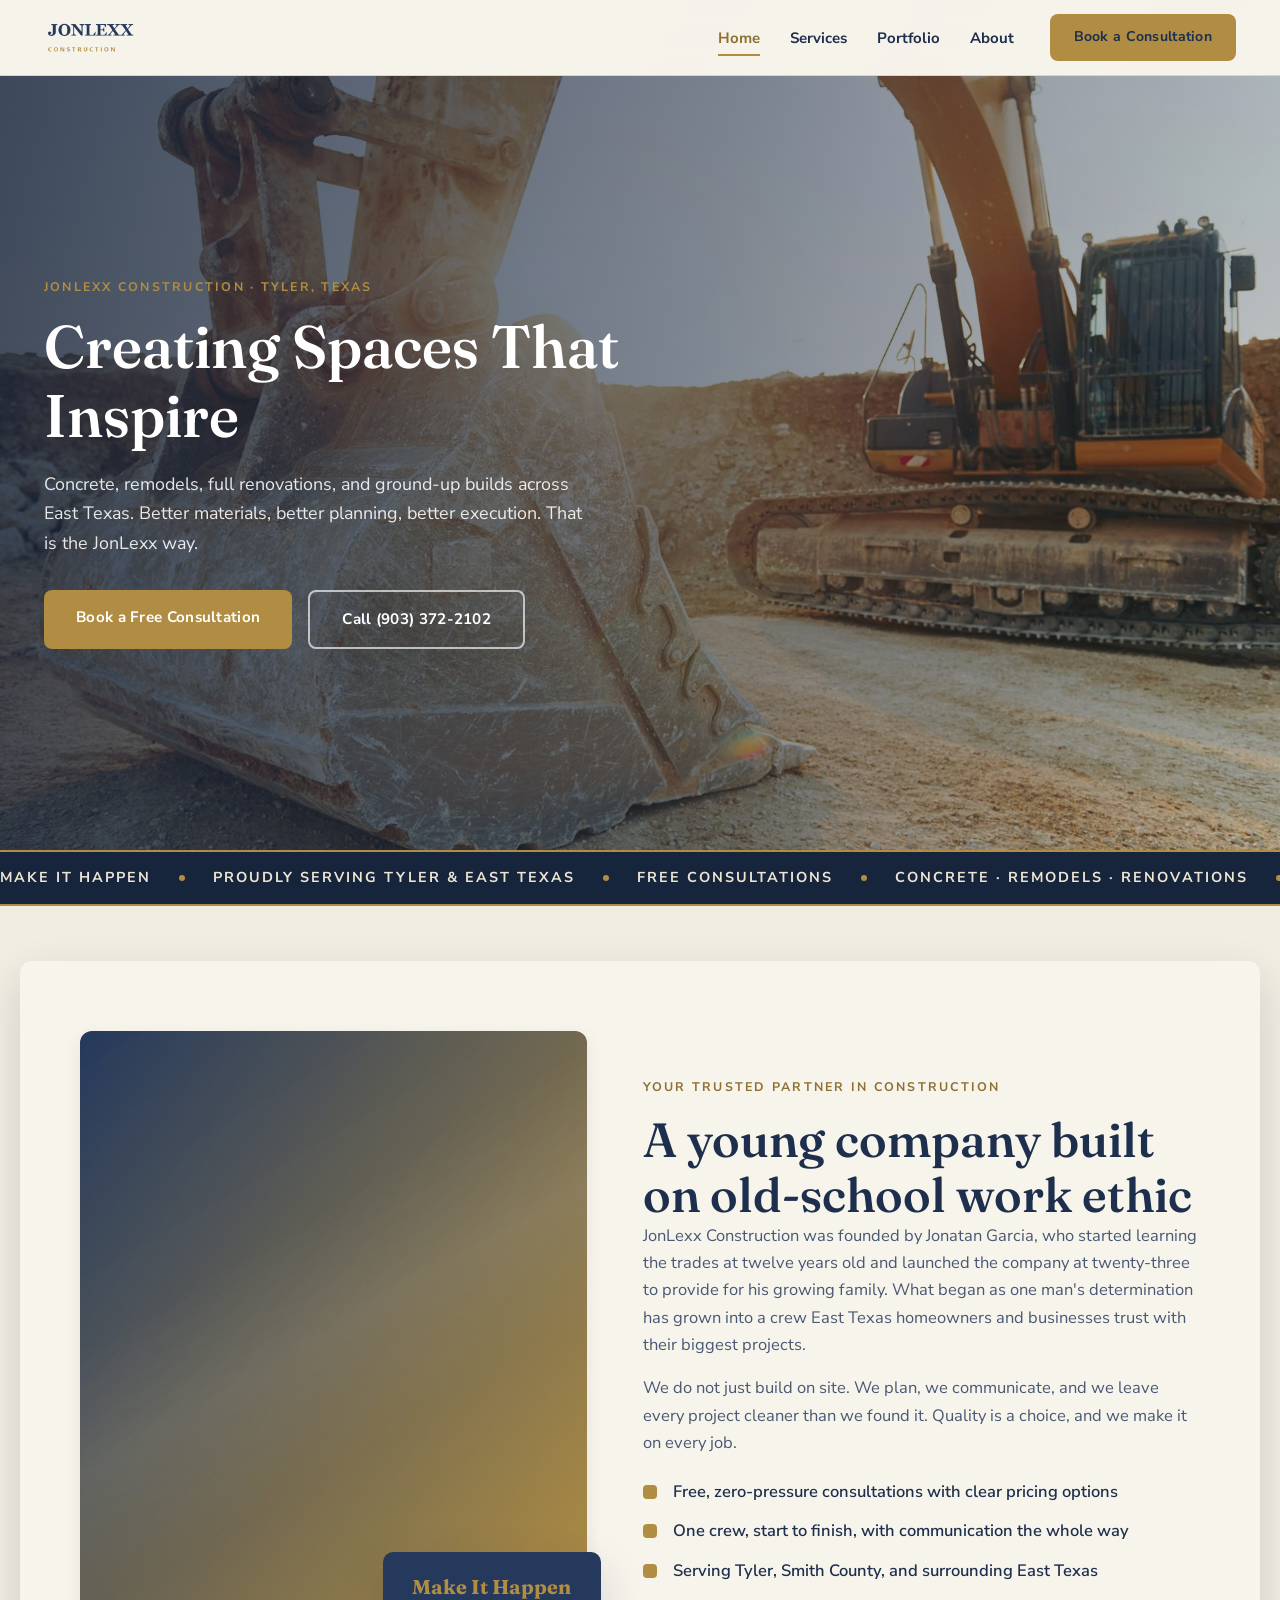
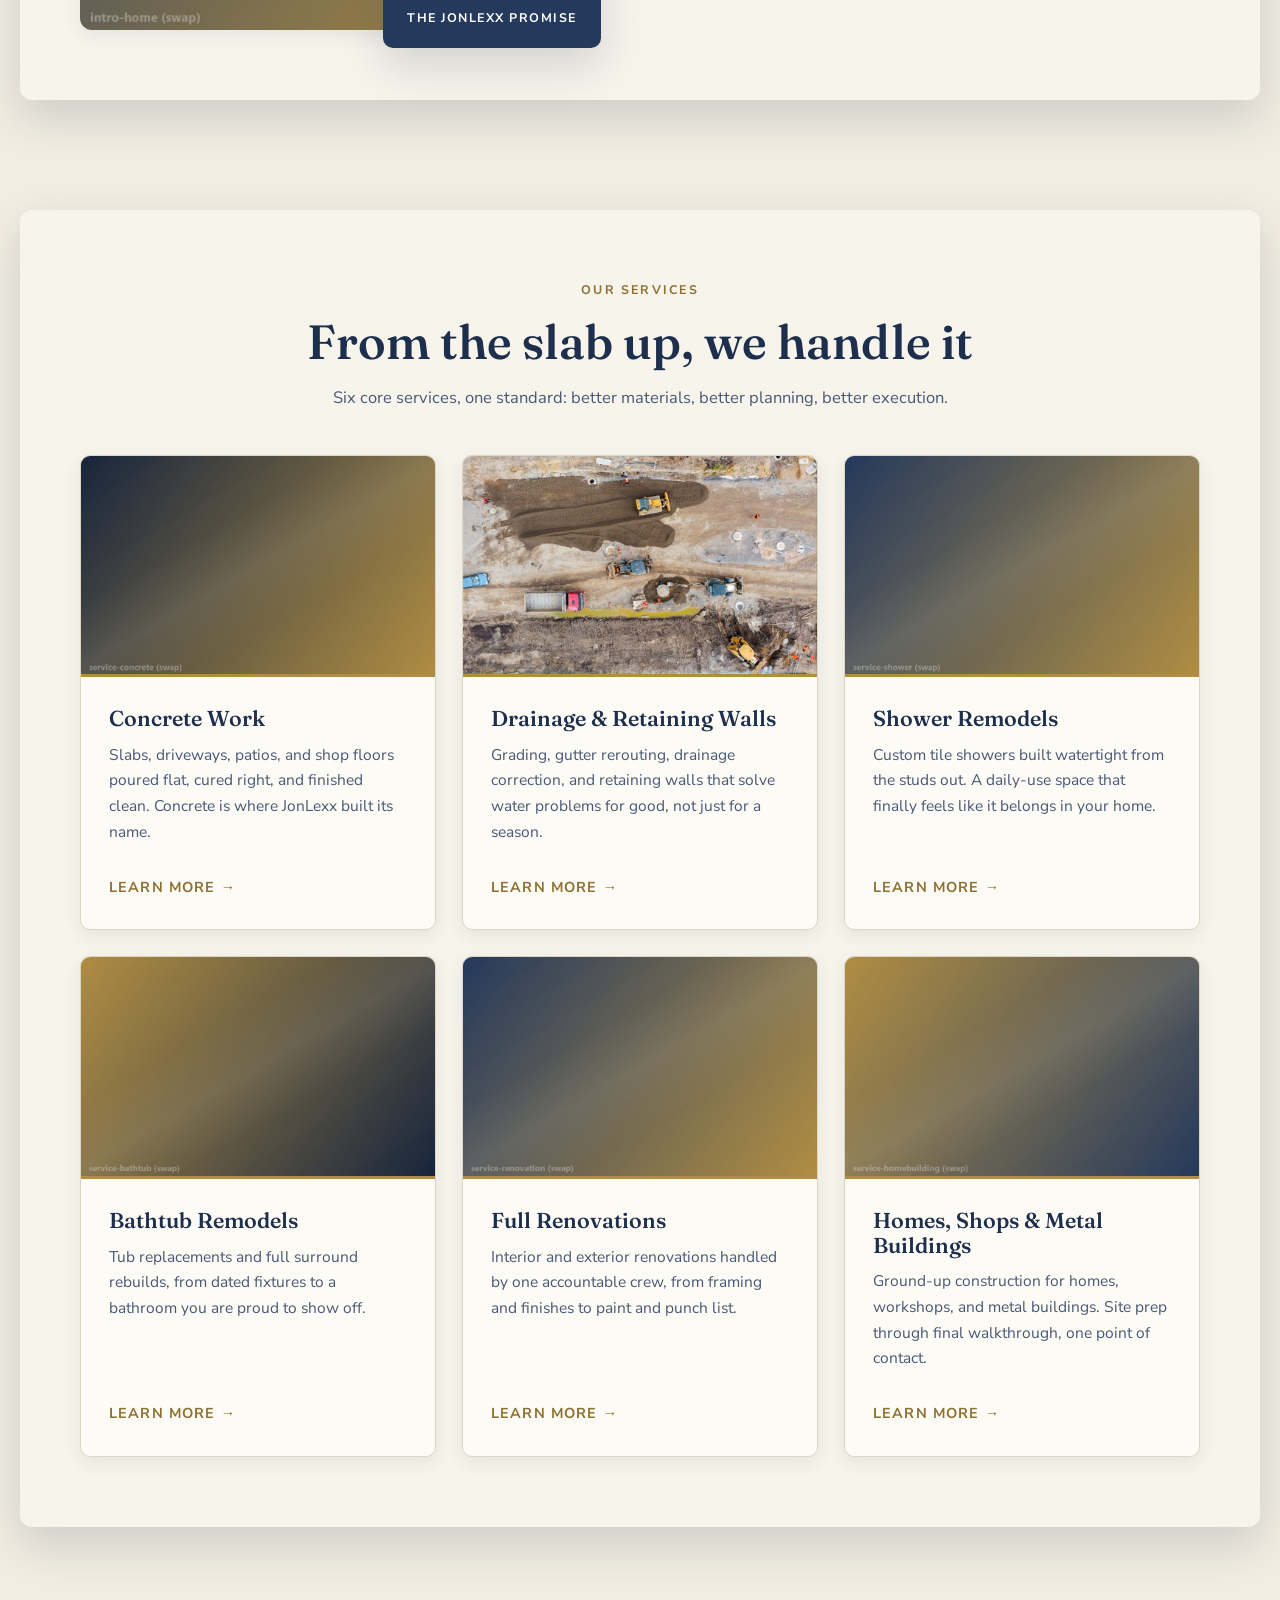
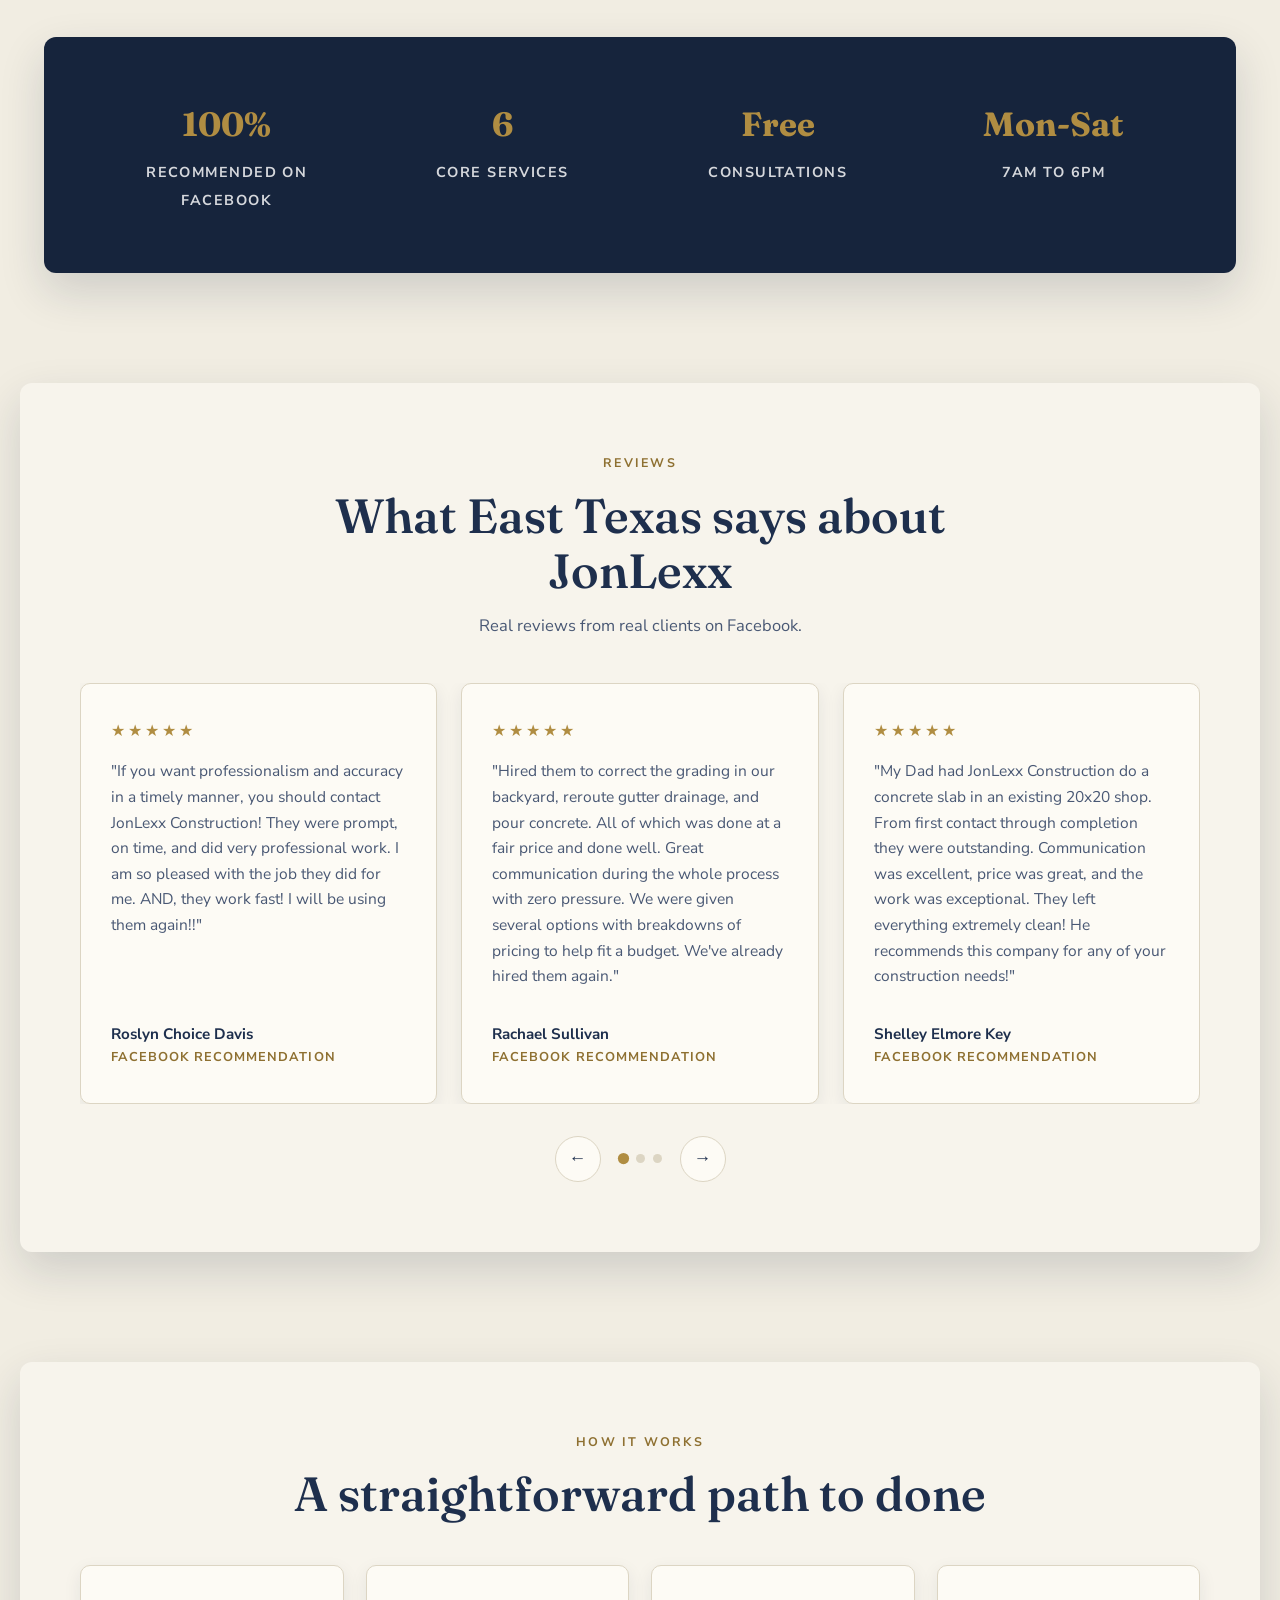
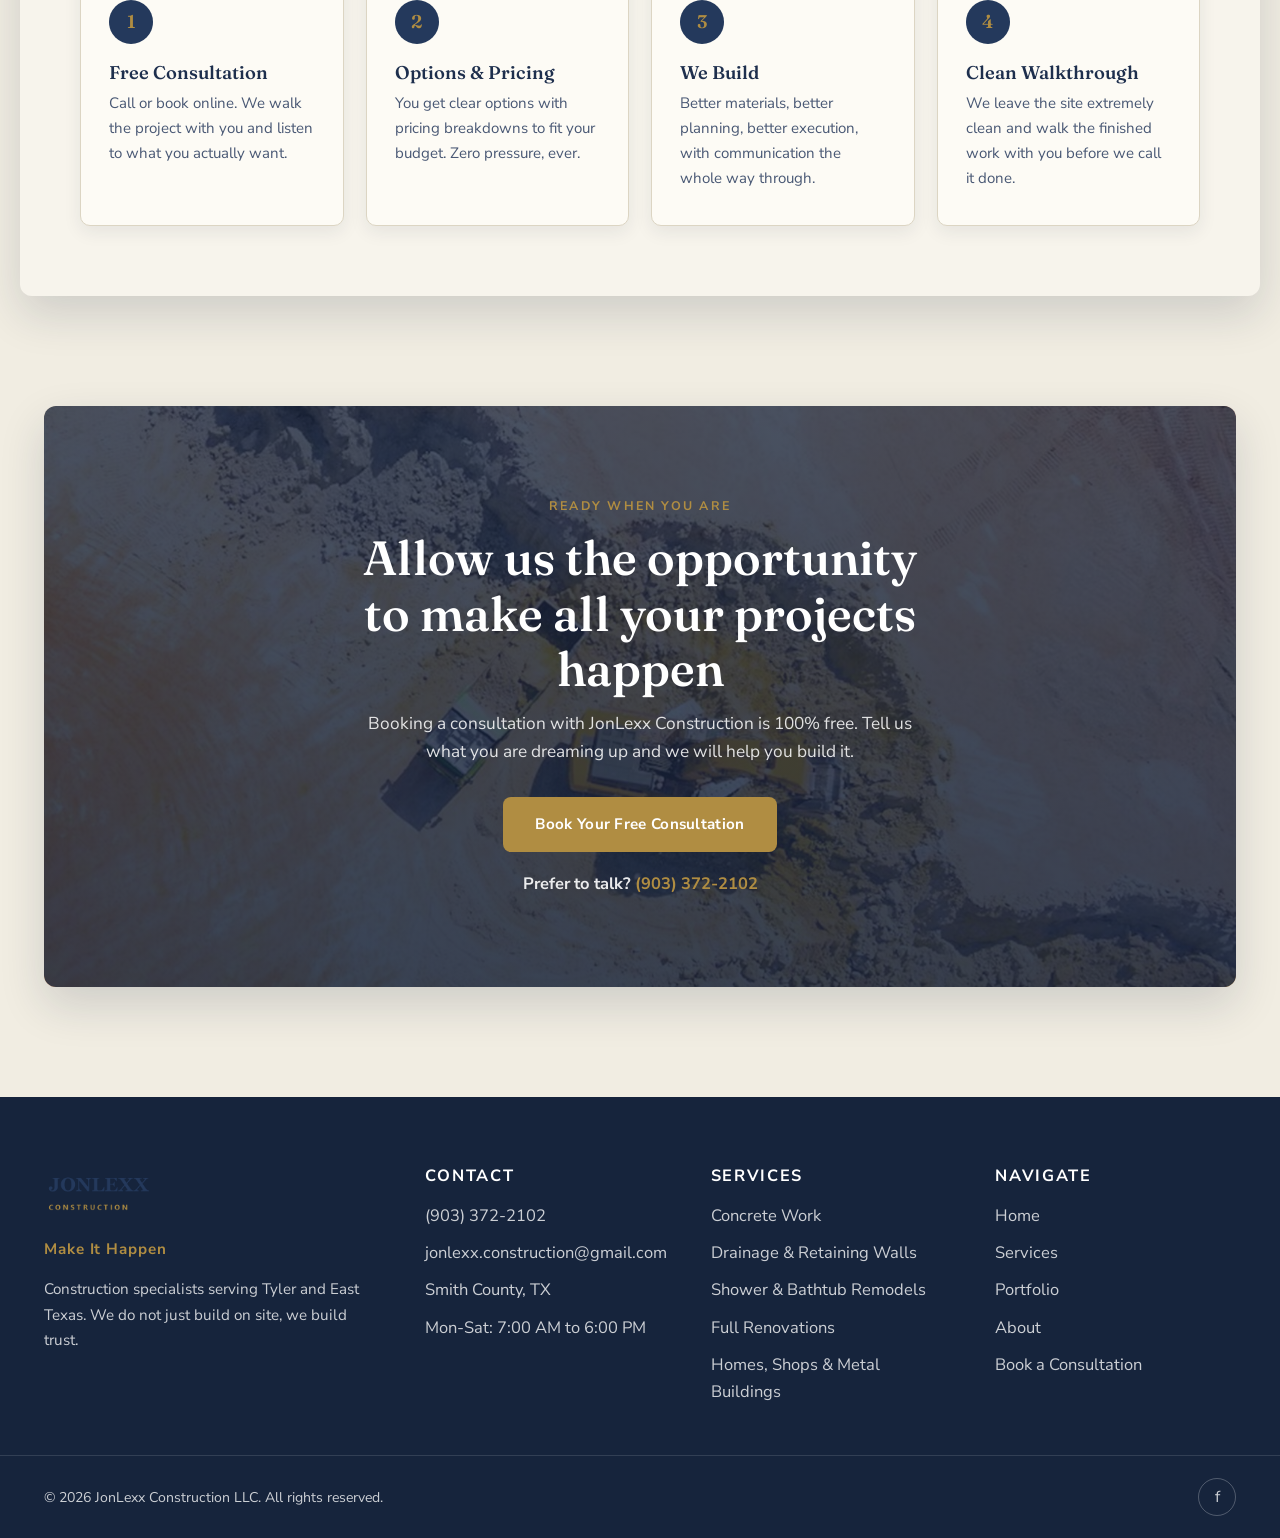
==== index.html @ e3075c5b "JonLexx Construction demo site: 6-page OTM build, navy and gold light variant" ====
<!DOCTYPE html>
<html lang="en">
<head>
  <meta charset="UTF-8">
  <meta name="viewport" content="width=device-width, initial-scale=1.0">
  <title>JonLexx Construction | Construction Specialists in Tyler, TX</title>
  <meta name="description" content="JonLexx Construction builds, remodels, and renovates across Tyler and East Texas. Concrete work, shower and bathtub remodels, drainage, full renovations, and home building. Free consultations.">
  <meta property="og:title" content="JonLexx Construction | Creating Spaces That Inspire">
  <meta property="og:description" content="Construction specialists serving Tyler and East Texas. Concrete, remodels, renovations, and home building. Make it happen with JonLexx.">
  <meta property="og:image" content="assets/og-image.jpg">
  <meta property="og:type" content="website">
  <link rel="icon" type="image/png" href="assets/favicon.png">
  <link rel="preconnect" href="https://fonts.googleapis.com">
  <link rel="preconnect" href="https://fonts.gstatic.com" crossorigin>
  <link href="https://fonts.googleapis.com/css2?family=Fraunces:opsz,wght@9..144,400..600&family=Nunito+Sans:wght@400;600;700&display=swap" rel="stylesheet">
  <link rel="stylesheet" href="styles.css">
  <script type="application/ld+json">
  {
    "@context": "https://schema.org",
    "@type": "GeneralContractor",
    "name": "JonLexx Construction LLC",
    "telephone": "(903) 372-2102",
    "email": "jonlexx.construction@gmail.com",
    "url": "https://jonlexxconstruction.com",
    "slogan": "Make It Happen",
    "areaServed": ["Tyler TX", "Smith County TX", "East Texas"],
    "founder": { "@type": "Person", "name": "Jonatan Garcia" },
    "openingHours": ["Mo-Sa 07:00-18:00"]
  }
  </script>
</head>
<body data-page="home">

  <header class="nav">
    <div class="nav-inner">
      <a class="nav-brand" href="index.html">
        <img src="assets/logo.png" alt="JonLexx Construction logo">
      </a>
      <button class="nav-toggle" aria-label="Toggle menu" aria-expanded="false">
        <span></span><span></span><span></span>
      </button>
      <ul class="nav-links">
        <li><a href="index.html" data-nav="home">Home</a></li>
        <li><a href="services.html" data-nav="services">Services</a></li>
        <li><a href="portfolio.html" data-nav="portfolio">Portfolio</a></li>
        <li><a href="about.html" data-nav="about">About</a></li>
        <li class="nav-cta"><a class="btn btn-gold" href="book.html">Book a Consultation</a></li>
      </ul>
    </div>
  </header>

  <section class="hero hero-home">
    <div class="hero-inner">
      <div class="hero-content">
        <span class="eyebrow">JonLexx Construction &middot; Tyler, Texas</span>
        <h1>Creating Spaces That Inspire</h1>
        <p>Concrete, remodels, full renovations, and ground-up builds across East Texas. Better materials, better planning, better execution. That is the JonLexx way.</p>
        <div class="hero-actions">
          <a class="btn btn-gold" href="book.html">Book a Free Consultation</a>
          <a class="btn btn-ghost" href="tel:9033722102">Call (903) 372-2102</a>
        </div>
      </div>
    </div>
  </section>

  <div class="marquee" aria-hidden="true">
    <div class="marquee-track">
      <span>Make It Happen</span>
      <span>Proudly Serving Tyler &amp; East Texas</span>
      <span>Free Consultations</span>
      <span>Concrete &middot; Remodels &middot; Renovations</span>
      <span>100% Recommended on Facebook</span>
      <span>Quality Is a Choice</span>
      <span>Make It Happen</span>
      <span>Proudly Serving Tyler &amp; East Texas</span>
      <span>Free Consultations</span>
      <span>Concrete &middot; Remodels &middot; Renovations</span>
      <span>100% Recommended on Facebook</span>
      <span>Quality Is a Choice</span>
    </div>
  </div>

  <section class="section">
    <div class="container card">
      <div class="intro-grid">
        <div class="intro-media">
          <img src="assets/intro-home.jpg" alt="JonLexx Construction crew at work on an East Texas project">
          <div class="intro-badge">
            <strong>Make It Happen</strong>
            <small>The JonLexx Promise</small>
          </div>
        </div>
        <div>
          <span class="eyebrow">Your Trusted Partner in Construction</span>
          <h2>A young company built on old-school work ethic</h2>
          <p>JonLexx Construction was founded by Jonatan Garcia, who started learning the trades at twelve years old and launched the company at twenty-three to provide for his growing family. What began as one man's determination has grown into a crew East Texas homeowners and businesses trust with their biggest projects.</p>
          <p>We do not just build on site. We plan, we communicate, and we leave every project cleaner than we found it. Quality is a choice, and we make it on every job.</p>
          <ul class="intro-points">
            <li>Free, zero-pressure consultations with clear pricing options</li>
            <li>One crew, start to finish, with communication the whole way</li>
            <li>Serving Tyler, Smith County, and surrounding East Texas</li>
          </ul>
        </div>
      </div>
    </div>
  </section>

  <section class="section">
    <div class="container card">
      <div class="section-head centered">
        <span class="eyebrow">Our Services</span>
        <h2>From the slab up, we handle it</h2>
        <p>Six core services, one standard: better materials, better planning, better execution.</p>
      </div>
      <div class="services-grid">
        <article class="service-card">
          <img src="assets/service-concrete.jpg" alt="Concrete work">
          <div class="card-body">
            <h3>Concrete Work</h3>
            <p>Slabs, driveways, patios, and shop floors poured flat, cured right, and finished clean. Concrete is where JonLexx built its name.</p>
            <a class="service-link" href="services.html">Learn More &rarr;</a>
          </div>
        </article>
        <article class="service-card">
          <img src="assets/service-drainage.jpg" alt="Drainage, landscape, and retaining wall work">
          <div class="card-body">
            <h3>Drainage &amp; Retaining Walls</h3>
            <p>Grading, gutter rerouting, drainage correction, and retaining walls that solve water problems for good, not just for a season.</p>
            <a class="service-link" href="services.html">Learn More &rarr;</a>
          </div>
        </article>
        <article class="service-card">
          <img src="assets/service-shower.jpg" alt="Shower remodel">
          <div class="card-body">
            <h3>Shower Remodels</h3>
            <p>Custom tile showers built watertight from the studs out. A daily-use space that finally feels like it belongs in your home.</p>
            <a class="service-link" href="services.html">Learn More &rarr;</a>
          </div>
        </article>
        <article class="service-card">
          <img src="assets/service-bathtub.jpg" alt="Bathtub remodel">
          <div class="card-body">
            <h3>Bathtub Remodels</h3>
            <p>Tub replacements and full surround rebuilds, from dated fixtures to a bathroom you are proud to show off.</p>
            <a class="service-link" href="services.html">Learn More &rarr;</a>
          </div>
        </article>
        <article class="service-card">
          <img src="assets/service-renovation.jpg" alt="Full interior and exterior renovation">
          <div class="card-body">
            <h3>Full Renovations</h3>
            <p>Interior and exterior renovations handled by one accountable crew, from framing and finishes to paint and punch list.</p>
            <a class="service-link" href="services.html">Learn More &rarr;</a>
          </div>
        </article>
        <article class="service-card">
          <img src="assets/service-homebuilding.jpg" alt="Home building, shops, and metal buildings">
          <div class="card-body">
            <h3>Homes, Shops &amp; Metal Buildings</h3>
            <p>Ground-up construction for homes, workshops, and metal buildings. Site prep through final walkthrough, one point of contact.</p>
            <a class="service-link" href="services.html">Learn More &rarr;</a>
          </div>
        </article>
      </div>
    </div>
  </section>

  <section class="section">
    <div class="container">
      <div class="stats-card">
        <div class="stat"><strong>100%</strong><span>Recommended on Facebook</span></div>
        <div class="stat"><strong>6</strong><span>Core Services</span></div>
        <div class="stat"><strong>Free</strong><span>Consultations</span></div>
        <div class="stat"><strong>Mon-Sat</strong><span>7am to 6pm</span></div>
      </div>
    </div>
  </section>

  <section class="section">
    <div class="container card">
      <div class="section-head centered">
        <span class="eyebrow">Reviews</span>
        <h2>What East Texas says about JonLexx</h2>
        <p>Real reviews from real clients on Facebook.</p>
      </div>
      <div class="carousel" data-carousel="reviews">
        <div class="carousel-viewport">
          <div class="carousel-track">
            <article class="review-card">
              <div class="review-stars">&#9733;&#9733;&#9733;&#9733;&#9733;</div>
              <p>"If you want professionalism and accuracy in a timely manner, you should contact JonLexx Construction! They were prompt, on time, and did very professional work. I am so pleased with the job they did for me. AND, they work fast! I will be using them again!!"</p>
              <div class="review-author">Roslyn Choice Davis</div>
              <div class="review-source">Facebook Recommendation</div>
            </article>
            <article class="review-card">
              <div class="review-stars">&#9733;&#9733;&#9733;&#9733;&#9733;</div>
              <p>"Hired them to correct the grading in our backyard, reroute gutter drainage, and pour concrete. All of which was done at a fair price and done well. Great communication during the whole process with zero pressure. We were given several options with breakdowns of pricing to help fit a budget. We've already hired them again."</p>
              <div class="review-author">Rachael Sullivan</div>
              <div class="review-source">Facebook Recommendation</div>
            </article>
            <article class="review-card">
              <div class="review-stars">&#9733;&#9733;&#9733;&#9733;&#9733;</div>
              <p>"My Dad had JonLexx Construction do a concrete slab in an existing 20x20 shop. From first contact through completion they were outstanding. Communication was excellent, price was great, and the work was exceptional. They left everything extremely clean! He recommends this company for any of your construction needs!"</p>
              <div class="review-author">Shelley Elmore Key</div>
              <div class="review-source">Facebook Recommendation</div>
            </article>
            <article class="review-card">
              <div class="review-stars">&#9733;&#9733;&#9733;&#9733;&#9733;</div>
              <p>"These guys are great! My shower is beautiful and I owe it all to JonLexx Construction!! 10/10 highly recommend!!"</p>
              <div class="review-author">Monique Choice</div>
              <div class="review-source">Facebook Recommendation</div>
            </article>
            <article class="review-card">
              <div class="review-stars">&#9733;&#9733;&#9733;&#9733;&#9733;</div>
              <p>"Great job. Great guys. Would recommend to everyone. Thanks for the work."</p>
              <div class="review-author">Larry Joe Philen</div>
              <div class="review-source">Facebook Recommendation</div>
            </article>
          </div>
        </div>
        <div class="carousel-controls">
          <button class="carousel-btn" data-dir="prev" aria-label="Previous reviews">&larr;</button>
          <div class="carousel-dots"></div>
          <button class="carousel-btn" data-dir="next" aria-label="Next reviews">&rarr;</button>
        </div>
      </div>
    </div>
  </section>

  <section class="section">
    <div class="container card">
      <div class="section-head centered">
        <span class="eyebrow">How It Works</span>
        <h2>A straightforward path to done</h2>
      </div>
      <div class="process-grid">
        <div class="process-step">
          <span class="process-num">1</span>
          <h3>Free Consultation</h3>
          <p>Call or book online. We walk the project with you and listen to what you actually want.</p>
        </div>
        <div class="process-step">
          <span class="process-num">2</span>
          <h3>Options &amp; Pricing</h3>
          <p>You get clear options with pricing breakdowns to fit your budget. Zero pressure, ever.</p>
        </div>
        <div class="process-step">
          <span class="process-num">3</span>
          <h3>We Build</h3>
          <p>Better materials, better planning, better execution, with communication the whole way through.</p>
        </div>
        <div class="process-step">
          <span class="process-num">4</span>
          <h3>Clean Walkthrough</h3>
          <p>We leave the site extremely clean and walk the finished work with you before we call it done.</p>
        </div>
      </div>
    </div>
  </section>

  <section class="section">
    <div class="container">
      <div class="cta-card">
        <div class="cta-inner">
          <span class="eyebrow" style="color: var(--gold);">Ready When You Are</span>
          <h2>Allow us the opportunity to make all your projects happen</h2>
          <p>Booking a consultation with JonLexx Construction is 100% free. Tell us what you are dreaming up and we will help you build it.</p>
          <a class="btn btn-gold" href="book.html">Book Your Free Consultation</a>
          <div class="cta-phone">Prefer to talk? <a href="tel:9033722102">(903) 372-2102</a></div>
        </div>
      </div>
    </div>
  </section>

  <footer class="footer">
    <div class="footer-grid">
      <div class="footer-brand">
        <img src="assets/logo.png" alt="JonLexx Construction logo">
        <p class="footer-tagline">Make It Happen</p>
        <p>Construction specialists serving Tyler and East Texas. We do not just build on site, we build trust.</p>
      </div>
      <div>
        <h4>Contact</h4>
        <ul>
          <li><a href="tel:9033722102">(903) 372-2102</a></li>
          <li><a href="mailto:jonlexx.construction@gmail.com">jonlexx.construction@gmail.com</a></li>
          <li>Smith County, TX</li>
          <li>Mon-Sat: 7:00 AM to 6:00 PM</li>
        </ul>
      </div>
      <div>
        <h4>Services</h4>
        <ul>
          <li><a href="services.html">Concrete Work</a></li>
          <li><a href="services.html">Drainage &amp; Retaining Walls</a></li>
          <li><a href="services.html">Shower &amp; Bathtub Remodels</a></li>
          <li><a href="services.html">Full Renovations</a></li>
          <li><a href="services.html">Homes, Shops &amp; Metal Buildings</a></li>
        </ul>
      </div>
      <div>
        <h4>Navigate</h4>
        <ul>
          <li><a href="index.html">Home</a></li>
          <li><a href="services.html">Services</a></li>
          <li><a href="portfolio.html">Portfolio</a></li>
          <li><a href="about.html">About</a></li>
          <li><a href="book.html">Book a Consultation</a></li>
        </ul>
      </div>
    </div>
    <div class="footer-bottom">
      <div class="footer-bottom-inner">
        <span>&copy; 2026 JonLexx Construction LLC. All rights reserved.</span>
        <div class="footer-social">
          <!-- Swap href for the real JonLexx Construction LLC Facebook page URL -->
          <a href="#" aria-label="JonLexx Construction on Facebook" target="_blank" rel="noopener">f</a>
        </div>
      </div>
    </div>
  </footer>

  <script src="script.js"></script>
</body>
</html>
---- styles.css ----
/* ============================================================
   JonLexx Construction - OTM Web Design
   Light build, navy + gold palette pulled from the JonLexx logo
   ============================================================ */

:root {
  --cream: #F7F4EC;          /* section card frame */
  --cream-soft: #F1EDE2;     /* alt light tone */
  --ivory: #FDFBF5;          /* sub-cards, a touch lighter than the frame */
  --navy: #24395C;           /* logo navy, dark anchor */
  --navy-deep: #16243C;      /* hero overlays, footer, stats */
  --ink: #1E2F4D;            /* headings */
  --muted: #495874;          /* body text */
  --gold: #B08D42;           /* logo gold accent */
  --gold-deep: #8E7031;      /* gold for small text on light */
  --line: #DCD5C3;
  --shadow-soft: 0 6px 18px rgba(22, 36, 60, 0.08);
  --shadow-lift: 0 18px 45px rgba(22, 36, 60, 0.16);
  --radius: 12px;
}

* { margin: 0; padding: 0; box-sizing: border-box; }

html { scroll-behavior: smooth; }

body {
  font-family: 'Nunito Sans', sans-serif;
  font-size: 16.5px;
  line-height: 1.65;
  color: var(--muted);
  background: var(--cream-soft);
}

/* Body background image: subtle light texture behind the floating cards */
body::before {
  content: "";
  position: fixed;
  inset: 0;
  z-index: -1;
  background: url('assets/body-bg.jpg') center / cover no-repeat;
}

h1, h2, h3, h4 {
  font-family: 'Fraunces', serif;
  color: var(--ink);
  line-height: 1.15;
  font-weight: 560;
}

h1 { font-size: clamp(2.2rem, 5vw, 3.75rem); }
h2 { font-size: clamp(1.9rem, 3.8vw, 3rem); }
h3 { font-size: 1.35rem; }

p { margin-bottom: 1em; }
p:last-child { margin-bottom: 0; }

a { color: var(--gold-deep); text-decoration: none; }

img { max-width: 100%; display: block; }

.container {
  max-width: 1240px;
  margin: 0 auto;
  padding: 0 24px;
}

.eyebrow {
  display: block;
  font-size: 0.78rem;
  text-transform: uppercase;
  letter-spacing: 0.18em;
  font-weight: 700;
  color: var(--gold-deep);
  margin-bottom: 14px;
}

.section-head { max-width: 720px; margin-bottom: 44px; }
.section-head.centered { margin-left: auto; margin-right: auto; text-align: center; }
.section-head p { margin-top: 14px; }

/* ---------- Buttons ---------- */
.btn {
  display: inline-block;
  padding: 15px 32px;
  border-radius: 8px;
  font-weight: 700;
  font-size: 0.95rem;
  letter-spacing: 0.02em;
  transition: transform 0.2s ease, box-shadow 0.2s ease, background 0.2s ease;
  cursor: pointer;
  border: none;
  font-family: 'Nunito Sans', sans-serif;
}

.btn-gold {
  background: var(--gold);
  color: #fff;
}
.btn-gold:hover { background: var(--gold-deep); transform: translateY(-2px); box-shadow: var(--shadow-lift); }

.btn-navy {
  background: var(--navy);
  color: #fff;
}
.btn-navy:hover { background: var(--navy-deep); transform: translateY(-2px); box-shadow: var(--shadow-lift); }

.btn-ghost {
  background: transparent;
  color: #fff;
  border: 2px solid rgba(255, 255, 255, 0.65);
}
.btn-ghost:hover { border-color: #fff; background: rgba(255, 255, 255, 0.1); transform: translateY(-2px); }

/* ---------- Nav ---------- */
.nav {
  position: sticky;
  top: 0;
  z-index: 100;
  background: rgba(247, 244, 236, 0.92);
  backdrop-filter: blur(12px);
  -webkit-backdrop-filter: blur(12px);
  border-bottom: 1px solid var(--line);
}

.nav-inner {
  max-width: 1240px;
  margin: 0 auto;
  padding: 14px 24px;
  display: flex;
  align-items: center;
  justify-content: space-between;
  gap: 24px;
}

.nav-brand {
  display: flex;
  align-items: center;
  gap: 12px;
}

.nav-brand img { height: 46px; width: auto; }

.nav-links {
  display: flex;
  align-items: center;
  gap: 30px;
  list-style: none;
}

.nav-links a {
  color: var(--ink);
  font-weight: 700;
  font-size: 0.94rem;
  padding: 6px 0;
  border-bottom: 2px solid transparent;
  transition: color 0.2s ease, border-color 0.2s ease;
}

.nav-links a:hover { color: var(--gold-deep); }
.nav-links a.is-active { color: var(--gold-deep); border-bottom-color: var(--gold); }

.nav-cta { margin-left: 6px; }
.nav-cta .btn { padding: 11px 24px; font-size: 0.88rem; }

.nav-toggle {
  display: none;
  background: none;
  border: none;
  cursor: pointer;
  padding: 8px;
}

.nav-toggle span {
  display: block;
  width: 26px;
  height: 3px;
  background: var(--ink);
  margin: 5px 0;
  border-radius: 2px;
  transition: transform 0.25s ease, opacity 0.25s ease;
}

.nav-toggle.open span:nth-child(1) { transform: translateY(8px) rotate(45deg); }
.nav-toggle.open span:nth-child(2) { opacity: 0; }
.nav-toggle.open span:nth-child(3) { transform: translateY(-8px) rotate(-45deg); }

/* ---------- Hero ---------- */
.hero {
  position: relative;
  min-height: 86vh;
  display: flex;
  align-items: center;
  background-size: cover;
  background-position: center;
  color: #fff;
}

.hero::before {
  content: "";
  position: absolute;
  inset: 0;
  background: linear-gradient(100deg, rgba(22, 36, 60, 0.82) 0%, rgba(22, 36, 60, 0.55) 52%, rgba(22, 36, 60, 0.22) 100%);
}

.hero-home { background-image: url('assets/hero-home.jpg'); }

.hero-inner {
  position: relative;
  max-width: 1240px;
  margin: 0 auto;
  padding: 120px 24px;
  width: 100%;
}

.hero-content { max-width: 640px; }

.hero .eyebrow { color: var(--gold); }

.hero h1 { color: #fff; margin-bottom: 20px; }

.hero p {
  font-size: 1.12rem;
  color: rgba(255, 255, 255, 0.88);
  max-width: 540px;
  margin-bottom: 32px;
}

.hero-actions { display: flex; gap: 16px; flex-wrap: wrap; }

/* Page hero (inner pages) */
.page-hero {
  position: relative;
  min-height: 46vh;
  display: flex;
  align-items: center;
  background-size: cover;
  background-position: center;
  color: #fff;
}

.page-hero::before {
  content: "";
  position: absolute;
  inset: 0;
  background: linear-gradient(100deg, rgba(22, 36, 60, 0.8) 0%, rgba(22, 36, 60, 0.5) 55%, rgba(22, 36, 60, 0.25) 100%);
}

.page-hero .hero-inner { padding: 90px 24px; }
.page-hero h1 { color: #fff; margin-bottom: 12px; }
.page-hero p { font-size: 1.08rem; color: rgba(255, 255, 255, 0.85); max-width: 560px; }

/* ---------- Marquee ---------- */
.marquee {
  background: var(--navy-deep);
  border-top: 2px solid var(--gold);
  border-bottom: 2px solid var(--gold);
  overflow: hidden;
  padding: 14px 0;
}

.marquee-track {
  display: flex;
  width: max-content;
  animation: marquee-scroll 40s linear infinite;
}

.marquee:hover .marquee-track { animation-play-state: paused; }

@media (prefers-reduced-motion: reduce) {
  .marquee-track { animation: none; }
}

.marquee-track span {
  color: #EDE6D4;
  font-weight: 700;
  font-size: 0.9rem;
  text-transform: uppercase;
  letter-spacing: 0.14em;
  white-space: nowrap;
  display: flex;
  align-items: center;
}

.marquee-track span::after {
  content: "";
  width: 6px;
  height: 6px;
  border-radius: 50%;
  background: var(--gold);
  margin: 0 28px;
  display: inline-block;
}

@keyframes marquee-scroll {
  from { transform: translateX(0); }
  to { transform: translateX(-50%); }
}

/* ---------- Section card pattern ---------- */
.section {
  background: transparent;
  padding: 55px 0;
}

.section:first-of-type { padding-top: 90px; }

.section .container.card {
  background: var(--cream);
  border-radius: var(--radius);
  box-shadow: var(--shadow-lift);
  padding: 70px 60px;
}

/* ---------- Intro grid ---------- */
.intro-grid {
  display: grid;
  grid-template-columns: 1fr 1.1fr;
  gap: 56px;
  align-items: center;
}

.intro-media { position: relative; }

.intro-media img {
  border-radius: var(--radius);
  box-shadow: var(--shadow-soft);
  width: 100%;
  aspect-ratio: 11 / 13;
  object-fit: cover;
}

.intro-badge {
  position: absolute;
  bottom: -18px;
  right: -14px;
  background: var(--navy);
  color: #fff;
  padding: 18px 24px;
  border-radius: 10px;
  box-shadow: var(--shadow-lift);
  text-align: center;
}

.intro-badge strong {
  display: block;
  font-family: 'Fraunces', serif;
  font-size: 1.25rem;
  color: var(--gold);
}

.intro-badge small {
  font-size: 0.78rem;
  text-transform: uppercase;
  letter-spacing: 0.12em;
  font-weight: 700;
}

.intro-points { list-style: none; margin-top: 22px; display: grid; gap: 12px; }

.intro-points li {
  padding-left: 30px;
  position: relative;
  font-weight: 600;
  color: var(--ink);
}

.intro-points li::before {
  content: "";
  position: absolute;
  left: 0;
  top: 7px;
  width: 14px;
  height: 14px;
  border-radius: 4px;
  background: var(--gold);
}

/* ---------- Services grid ---------- */
.services-grid {
  display: grid;
  grid-template-columns: repeat(3, 1fr);
  gap: 26px;
}

.service-card {
  background: var(--ivory);
  border: 1px solid var(--line);
  border-radius: 10px;
  box-shadow: var(--shadow-soft);
  overflow: hidden;
  display: flex;
  flex-direction: column;
  transition: transform 0.25s ease, box-shadow 0.25s ease, border-color 0.25s ease;
}

.service-card:hover {
  transform: translateY(-4px);
  box-shadow: var(--shadow-lift);
  border-color: var(--gold);
}

.service-card img {
  width: 100%;
  aspect-ratio: 16 / 10;
  object-fit: cover;
  border-bottom: 3px solid var(--gold);
}

.service-card .card-body { padding: 30px 28px; display: flex; flex-direction: column; flex: 1; }

.service-card h3 { margin-bottom: 10px; }

.service-card p { font-size: 0.97rem; flex: 1; }

.service-link {
  margin-top: 16px;
  font-weight: 700;
  font-size: 0.9rem;
  text-transform: uppercase;
  letter-spacing: 0.08em;
}

.service-link:hover { color: var(--navy); }

/* Services page detail cards (2-up) */
.services-detail-grid {
  display: grid;
  grid-template-columns: repeat(2, 1fr);
  gap: 26px;
}

.services-detail-grid .service-card img { aspect-ratio: 16 / 7; }

/* ---------- Stats band ---------- */
.stats-card {
  background: var(--navy-deep);
  border-radius: var(--radius);
  box-shadow: var(--shadow-lift);
  padding: 60px;
  display: grid;
  grid-template-columns: repeat(4, 1fr);
  gap: 30px;
  text-align: center;
}

.stat strong {
  display: block;
  font-family: 'Fraunces', serif;
  font-size: 2.1rem;
  color: var(--gold);
  margin-bottom: 6px;
}

.stat span {
  color: rgba(255, 255, 255, 0.82);
  font-size: 0.9rem;
  text-transform: uppercase;
  letter-spacing: 0.1em;
  font-weight: 700;
}

/* ---------- Process steps ---------- */
.process-grid {
  display: grid;
  grid-template-columns: repeat(4, 1fr);
  gap: 22px;
}

.process-step {
  background: var(--ivory);
  border: 1px solid var(--line);
  border-radius: 10px;
  padding: 34px 28px;
  box-shadow: var(--shadow-soft);
  transition: transform 0.25s ease, box-shadow 0.25s ease, border-color 0.25s ease;
}

.process-step:hover { transform: translateY(-4px); box-shadow: var(--shadow-lift); border-color: var(--gold); }

.process-num {
  display: inline-flex;
  align-items: center;
  justify-content: center;
  width: 44px;
  height: 44px;
  border-radius: 50%;
  background: var(--navy);
  color: var(--gold);
  font-family: 'Fraunces', serif;
  font-size: 1.15rem;
  font-weight: 600;
  margin-bottom: 18px;
}

.process-step h3 { font-size: 1.15rem; margin-bottom: 8px; }
.process-step p { font-size: 0.94rem; }

/* ---------- Carousels (reviews + gallery) ---------- */
.carousel { position: relative; }

.carousel-viewport { overflow: hidden; }

.carousel-track {
  display: flex;
  gap: 24px;
  transition: transform 0.45s ease;
}

.carousel-controls {
  display: flex;
  align-items: center;
  justify-content: center;
  gap: 18px;
  margin-top: 32px;
}

.carousel-btn {
  width: 46px;
  height: 46px;
  border-radius: 50%;
  border: 1px solid var(--line);
  background: var(--ivory);
  color: var(--ink);
  font-size: 1.1rem;
  cursor: pointer;
  transition: background 0.2s ease, color 0.2s ease, border-color 0.2s ease;
  display: inline-flex;
  align-items: center;
  justify-content: center;
}

.carousel-btn:hover { background: var(--navy); color: #fff; border-color: var(--navy); }

.carousel-dots { display: flex; gap: 8px; }

.carousel-dot {
  width: 9px;
  height: 9px;
  border-radius: 50%;
  border: none;
  background: var(--line);
  cursor: pointer;
  padding: 0;
  transition: background 0.2s ease, transform 0.2s ease;
}

.carousel-dot.active { background: var(--gold); transform: scale(1.25); }

/* Review cards */
.review-card {
  flex: 0 0 calc((100% - 48px) / 3);
  background: var(--ivory);
  border: 1px solid var(--line);
  border-radius: 10px;
  padding: 34px 30px;
  box-shadow: var(--shadow-soft);
  display: flex;
  flex-direction: column;
}

.review-stars { color: var(--gold); font-size: 1rem; letter-spacing: 3px; margin-bottom: 14px; }

.review-card p { font-size: 0.97rem; flex: 1; }

.review-author {
  margin-top: 18px;
  font-weight: 700;
  color: var(--ink);
  font-size: 0.95rem;
}

.review-source { font-size: 0.8rem; color: var(--gold-deep); font-weight: 700; text-transform: uppercase; letter-spacing: 0.08em; }

/* Gallery slides */
.gallery-slide {
  flex: 0 0 calc((100% - 48px) / 3);
  border-radius: 10px;
  overflow: hidden;
  border: 1px solid var(--line);
  box-shadow: var(--shadow-soft);
}

.gallery-slide img {
  width: 100%;
  aspect-ratio: 16 / 11;
  object-fit: cover;
  transition: transform 0.4s ease;
}

.gallery-slide:hover img { transform: scale(1.04); }

/* ---------- CTA strip ---------- */
.cta-card {
  position: relative;
  border-radius: var(--radius);
  overflow: hidden;
  box-shadow: var(--shadow-lift);
  background: url('assets/cta-bg.jpg') center / cover no-repeat;
  text-align: center;
  color: #fff;
}

.cta-card::before {
  content: "";
  position: absolute;
  inset: 0;
  background: linear-gradient(180deg, rgba(22, 36, 60, 0.78), rgba(22, 36, 60, 0.85));
}

.cta-inner { position: relative; padding: 90px 40px; max-width: 660px; margin: 0 auto; }

.cta-inner h2 { color: #fff; margin-bottom: 14px; }

.cta-inner p { color: rgba(255, 255, 255, 0.85); font-size: 1.08rem; margin-bottom: 30px; }

.cta-phone { margin-top: 18px; font-weight: 700; color: rgba(255, 255, 255, 0.9); }
.cta-phone a { color: var(--gold); }

/* ---------- Values grid (about) ---------- */
.values-grid {
  display: grid;
  grid-template-columns: repeat(4, 1fr);
  gap: 22px;
}

.value-card {
  background: var(--ivory);
  border: 1px solid var(--line);
  border-radius: 10px;
  padding: 32px 26px;
  box-shadow: var(--shadow-soft);
  transition: transform 0.25s ease, box-shadow 0.25s ease, border-color 0.25s ease;
}

.value-card:hover { transform: translateY(-4px); box-shadow: var(--shadow-lift); border-color: var(--gold); }

.value-icon {
  width: 46px;
  height: 46px;
  border-radius: 10px;
  background: var(--navy);
  color: var(--gold);
  display: inline-flex;
  align-items: center;
  justify-content: center;
  font-size: 1.3rem;
  margin-bottom: 16px;
}

.value-card h3 { font-size: 1.12rem; margin-bottom: 8px; }
.value-card p { font-size: 0.93rem; }

/* Hours table */
.hours-grid {
  display: grid;
  grid-template-columns: 1fr 1fr;
  gap: 56px;
  align-items: start;
}

.hours-table { width: 100%; border-collapse: collapse; }

.hours-table td {
  padding: 13px 6px;
  border-bottom: 1px solid var(--line);
  color: var(--ink);
  font-weight: 600;
}

.hours-table td:last-child { text-align: right; color: var(--muted); }

/* ---------- Book page ---------- */
.book-grid {
  display: grid;
  grid-template-columns: 1.35fr 1fr;
  gap: 46px;
  align-items: start;
}

.form-grid { display: grid; grid-template-columns: 1fr 1fr; gap: 18px; }

.form-field { display: flex; flex-direction: column; gap: 7px; }

.form-field.full { grid-column: 1 / -1; }

.form-field label { font-weight: 700; color: var(--ink); font-size: 0.92rem; }

.form-field input,
.form-field select,
.form-field textarea {
  padding: 14px 16px;
  border: 1px solid var(--line);
  border-radius: 8px;
  font-family: 'Nunito Sans', sans-serif;
  font-size: 1rem;
  color: var(--ink);
  background: var(--ivory);
  transition: border-color 0.2s ease, box-shadow 0.2s ease;
}

.form-field input:focus,
.form-field select:focus,
.form-field textarea:focus {
  outline: none;
  border-color: var(--gold);
  box-shadow: 0 0 0 3px rgba(176, 141, 66, 0.18);
}

.form-field textarea { resize: vertical; min-height: 140px; }

.book-aside {
  background: var(--navy-deep);
  border-radius: var(--radius);
  padding: 44px 38px;
  color: rgba(255, 255, 255, 0.85);
  box-shadow: var(--shadow-lift);
}

.book-aside h3 { color: #fff; margin-bottom: 6px; }

.book-aside .aside-block { padding: 20px 0; border-bottom: 1px solid rgba(255, 255, 255, 0.14); }
.book-aside .aside-block:last-child { border-bottom: none; padding-bottom: 0; }

.book-aside .aside-label {
  font-size: 0.76rem;
  text-transform: uppercase;
  letter-spacing: 0.16em;
  color: var(--gold);
  font-weight: 700;
  display: block;
  margin-bottom: 6px;
}

.book-aside a { color: #fff; font-weight: 700; }
.book-aside a:hover { color: var(--gold); }

/* ---------- Thank you ---------- */
.thanks-wrap { text-align: center; max-width: 620px; margin: 0 auto; }
.thanks-wrap .btn { margin-top: 26px; }

/* ---------- Footer ---------- */
.footer {
  background: var(--navy-deep);
  color: rgba(255, 255, 255, 0.78);
  margin-top: 55px;
}

.footer-grid {
  max-width: 1240px;
  margin: 0 auto;
  padding: 70px 24px 50px;
  display: grid;
  grid-template-columns: 1.4fr 1fr 1fr 1fr;
  gap: 44px;
}

.footer h4 {
  color: #fff;
  font-size: 1.02rem;
  margin-bottom: 16px;
  font-family: 'Nunito Sans', sans-serif;
  font-weight: 700;
  text-transform: uppercase;
  letter-spacing: 0.1em;
}

.footer-brand img { height: 54px; margin-bottom: 16px; }

.footer-brand p { font-size: 0.95rem; }

.footer ul { list-style: none; display: grid; gap: 10px; }

.footer a { color: rgba(255, 255, 255, 0.78); transition: color 0.2s ease; }
.footer a:hover { color: var(--gold); }

.footer-tagline { color: var(--gold); font-weight: 700; letter-spacing: 0.06em; }

.footer-bottom {
  border-top: 1px solid rgba(255, 255, 255, 0.12);
}

.footer-bottom-inner {
  max-width: 1240px;
  margin: 0 auto;
  padding: 22px 24px;
  display: flex;
  align-items: center;
  justify-content: space-between;
  gap: 16px;
  flex-wrap: wrap;
  font-size: 0.88rem;
}

.footer-social { display: flex; gap: 14px; }

.footer-social a {
  width: 38px;
  height: 38px;
  border-radius: 50%;
  border: 1px solid rgba(255, 255, 255, 0.25);
  display: inline-flex;
  align-items: center;
  justify-content: center;
  font-size: 1rem;
}

.footer-social a:hover { border-color: var(--gold); color: var(--gold); }

/* ============================================================
   Responsive
   ============================================================ */

@media (max-width: 1100px) {
  .section .container.card { padding: 50px 36px; }
  .services-grid { grid-template-columns: repeat(2, 1fr); }
  .process-grid { grid-template-columns: repeat(2, 1fr); }
  .values-grid { grid-template-columns: repeat(2, 1fr); }
  .stats-card { grid-template-columns: repeat(2, 1fr); padding: 44px 36px; }
  .review-card, .gallery-slide { flex: 0 0 calc((100% - 24px) / 2); }
}

@media (max-width: 900px) {
  .nav-toggle { display: block; }

  .nav-links {
    position: absolute;
    top: 100%;
    left: 0;
    right: 0;
    background: var(--cream);
    flex-direction: column;
    align-items: flex-start;
    gap: 0;
    padding: 10px 24px 24px;
    border-bottom: 1px solid var(--line);
    box-shadow: var(--shadow-lift);
    display: none;
  }

  .nav-links.open { display: flex; }

  .nav-links li { width: 100%; }

  .nav-links a { display: block; padding: 13px 0; border-bottom: 1px solid var(--line); }

  .nav-links a.is-active { border-bottom-color: var(--gold); }

  .nav-cta { margin: 16px 0 0; }
  .nav-cta .btn { width: 100%; text-align: center; }

  .intro-grid, .hours-grid, .book-grid { grid-template-columns: 1fr; gap: 40px; }

  .services-detail-grid { grid-template-columns: 1fr; }

  .hero { min-height: 74vh; }
}

@media (max-width: 560px) {
  .section { padding: 40px 0; }
  .section:first-of-type { padding-top: 70px; }
  .section .container.card { padding: 36px 22px; }
  .services-grid { grid-template-columns: 1fr; }
  .process-grid { grid-template-columns: 1fr; }
  .values-grid { grid-template-columns: 1fr; }
  .stats-card { grid-template-columns: 1fr 1fr; gap: 24px; }
  .review-card, .gallery-slide { flex: 0 0 100%; }
  .form-grid { grid-template-columns: 1fr; }
  .hero-actions .btn { width: 100%; text-align: center; }
  .intro-badge { right: 8px; }
  .footer-grid { grid-template-columns: 1fr; gap: 34px; }
  .footer-bottom-inner { justify-content: center; text-align: center; }
}
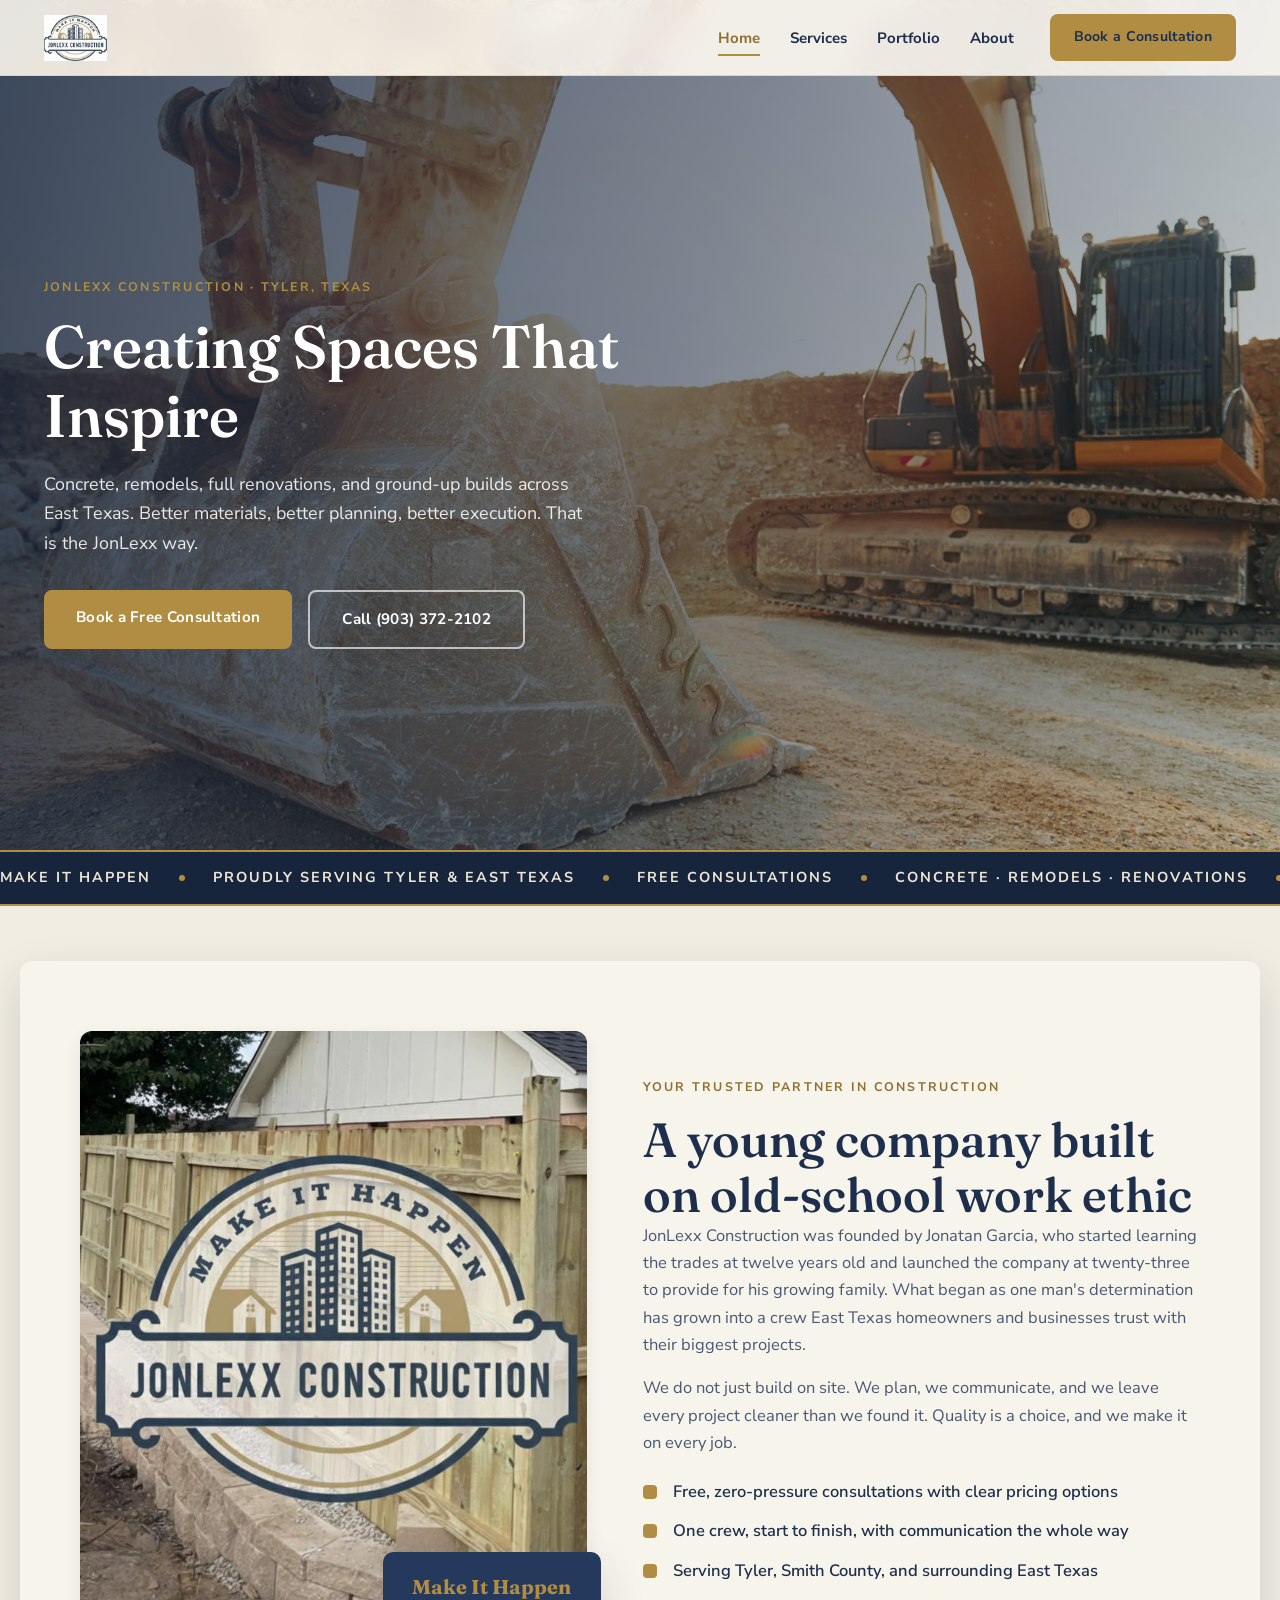
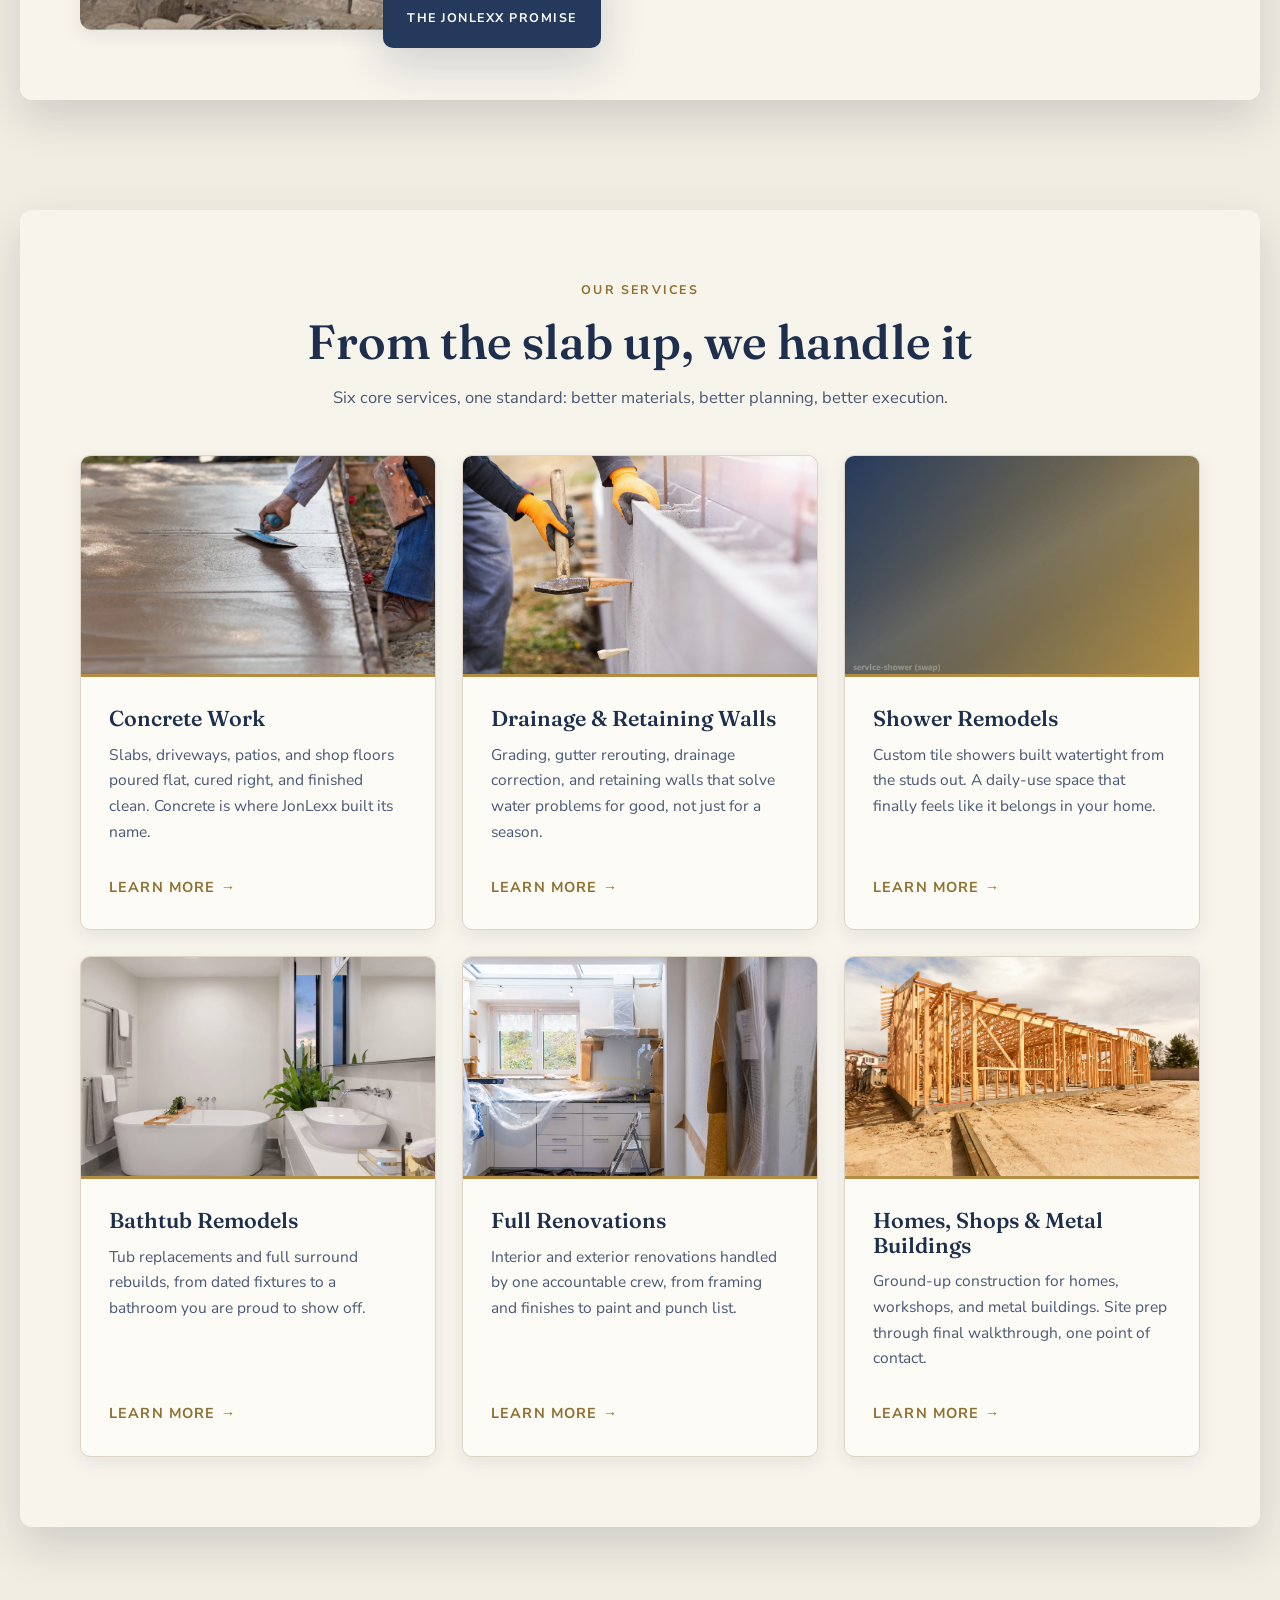
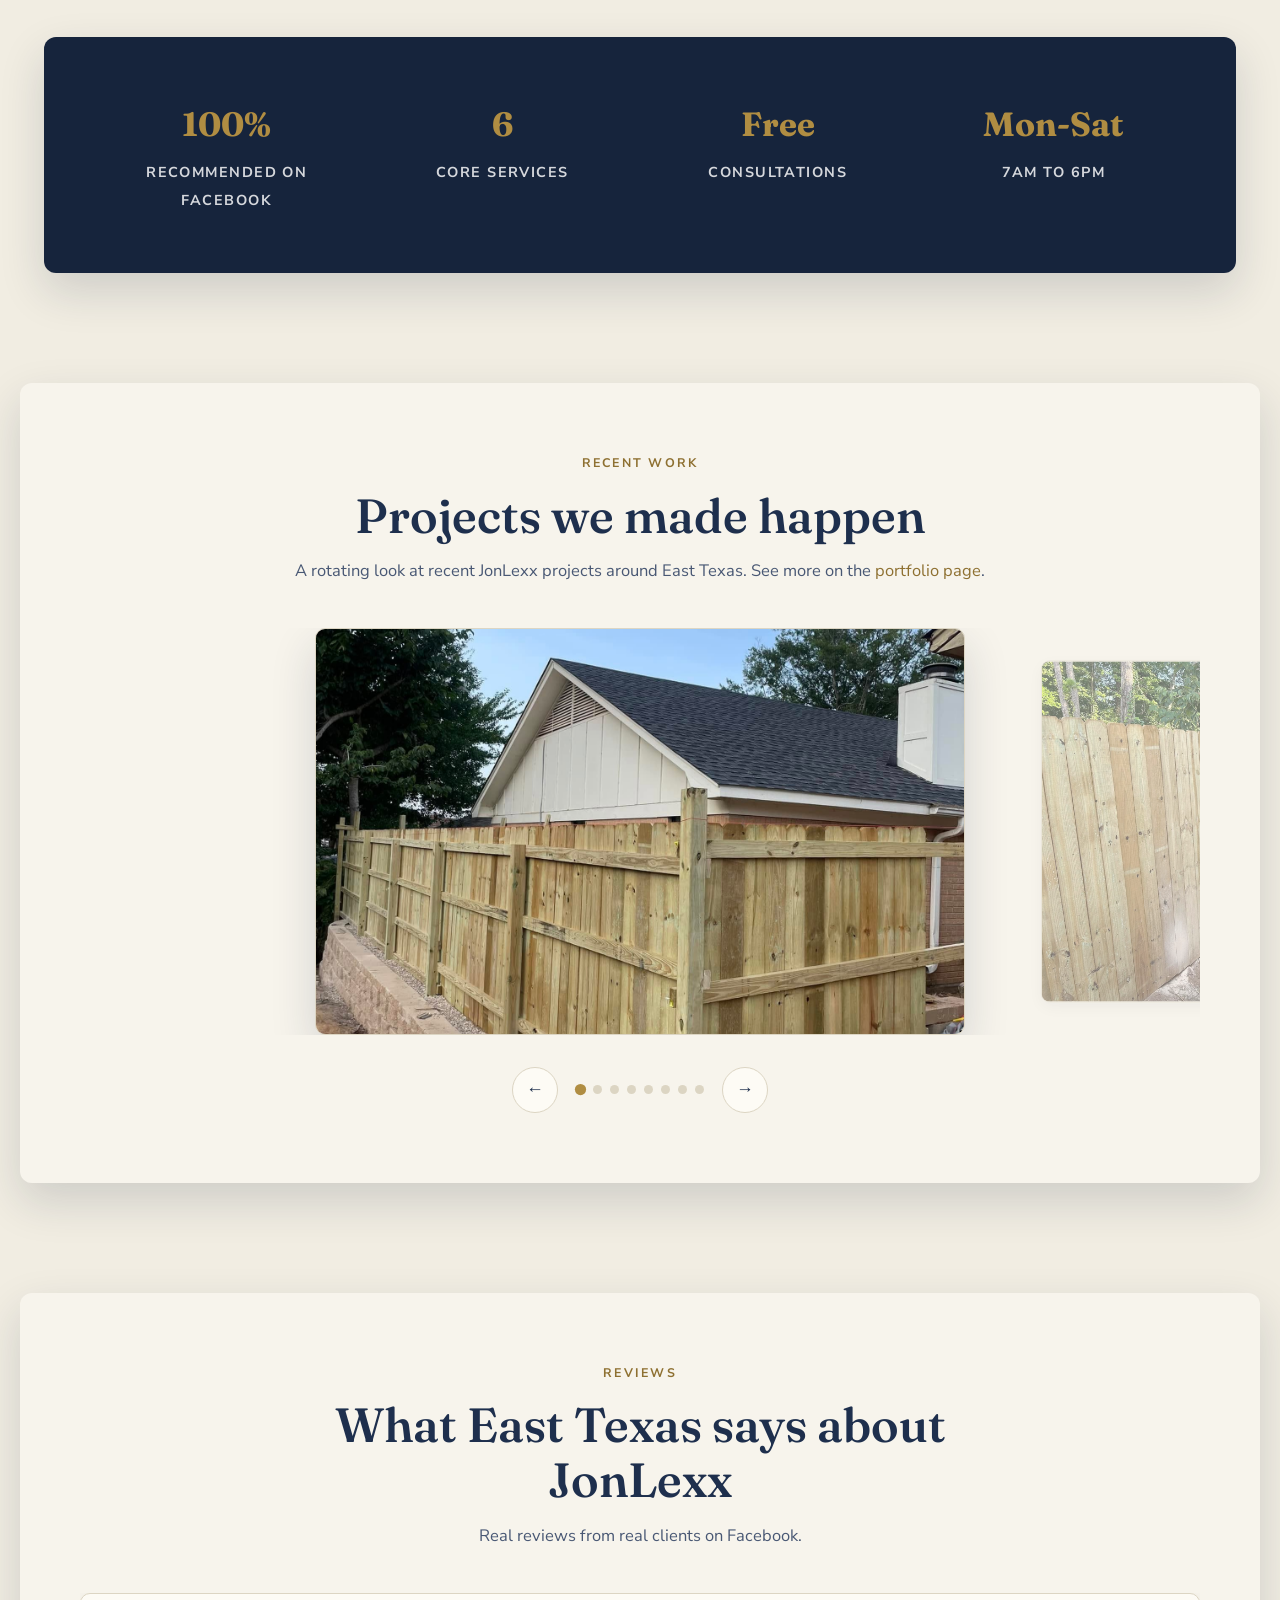
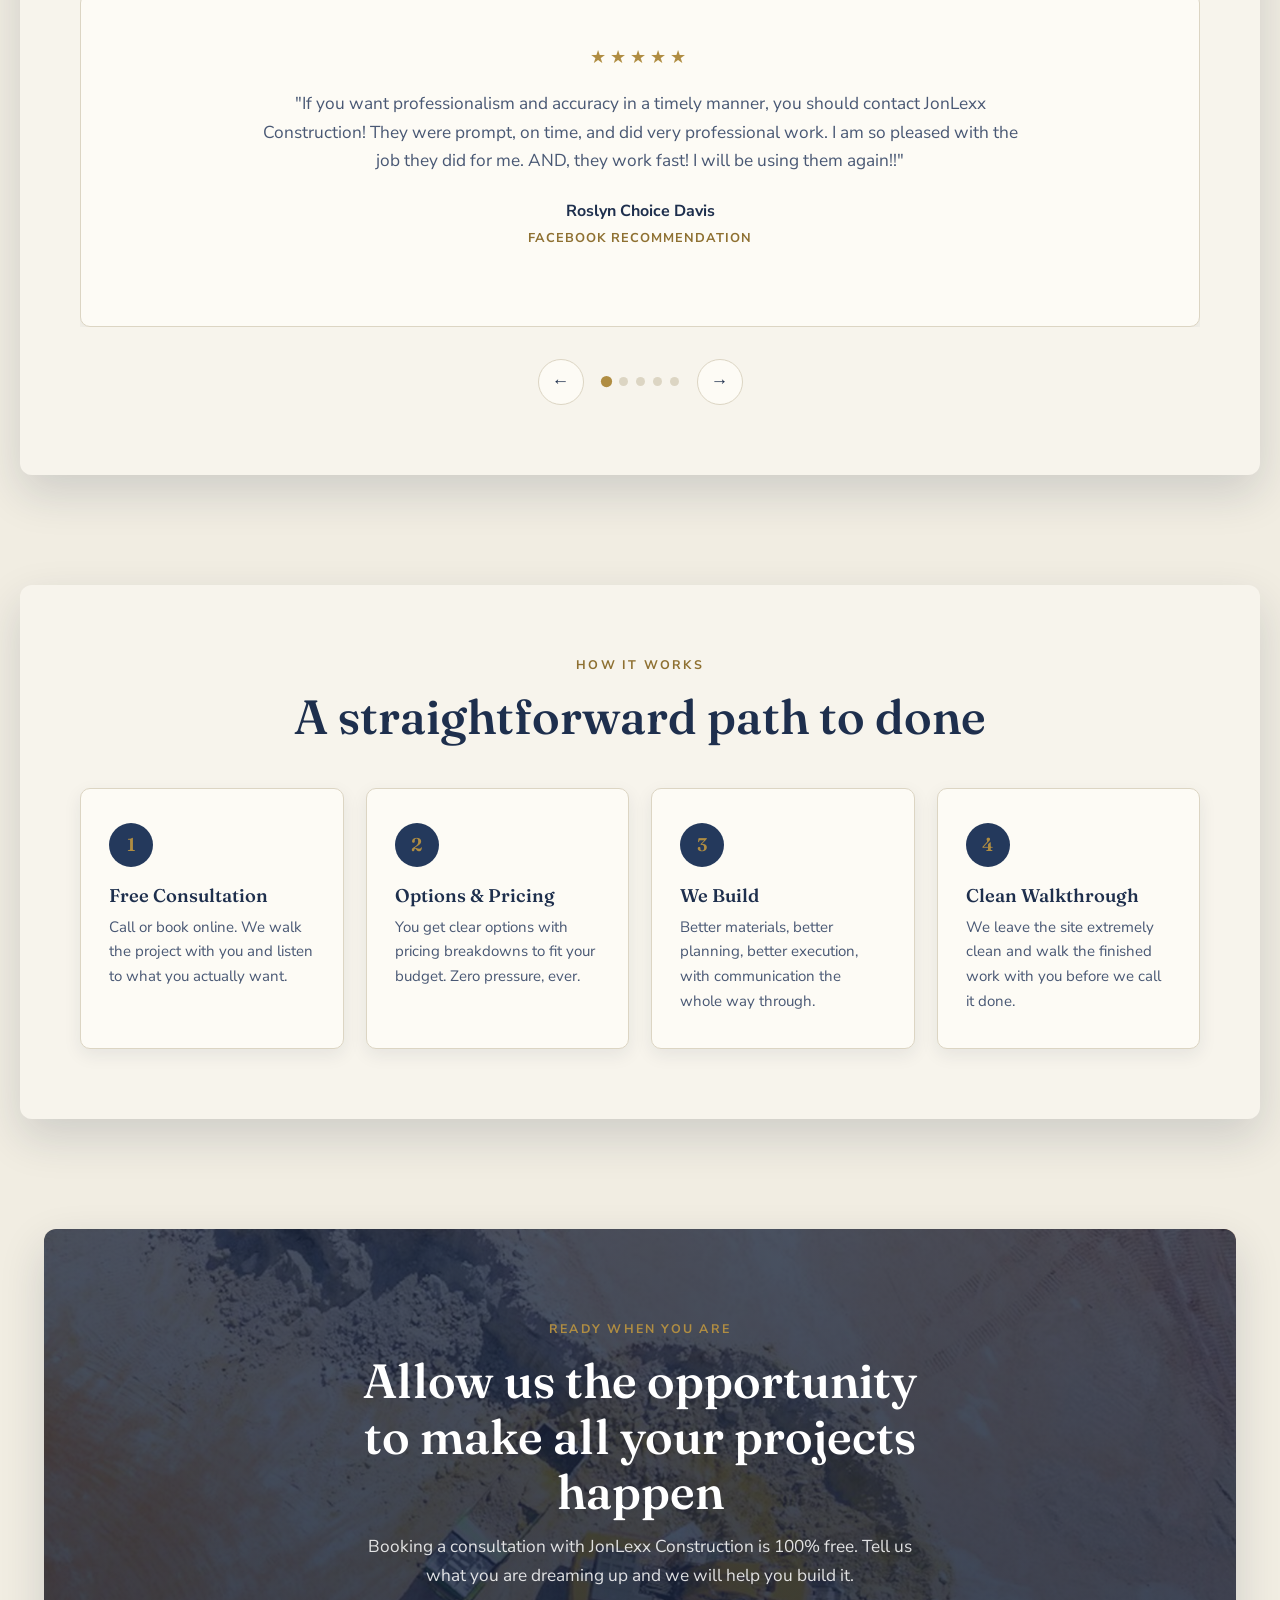
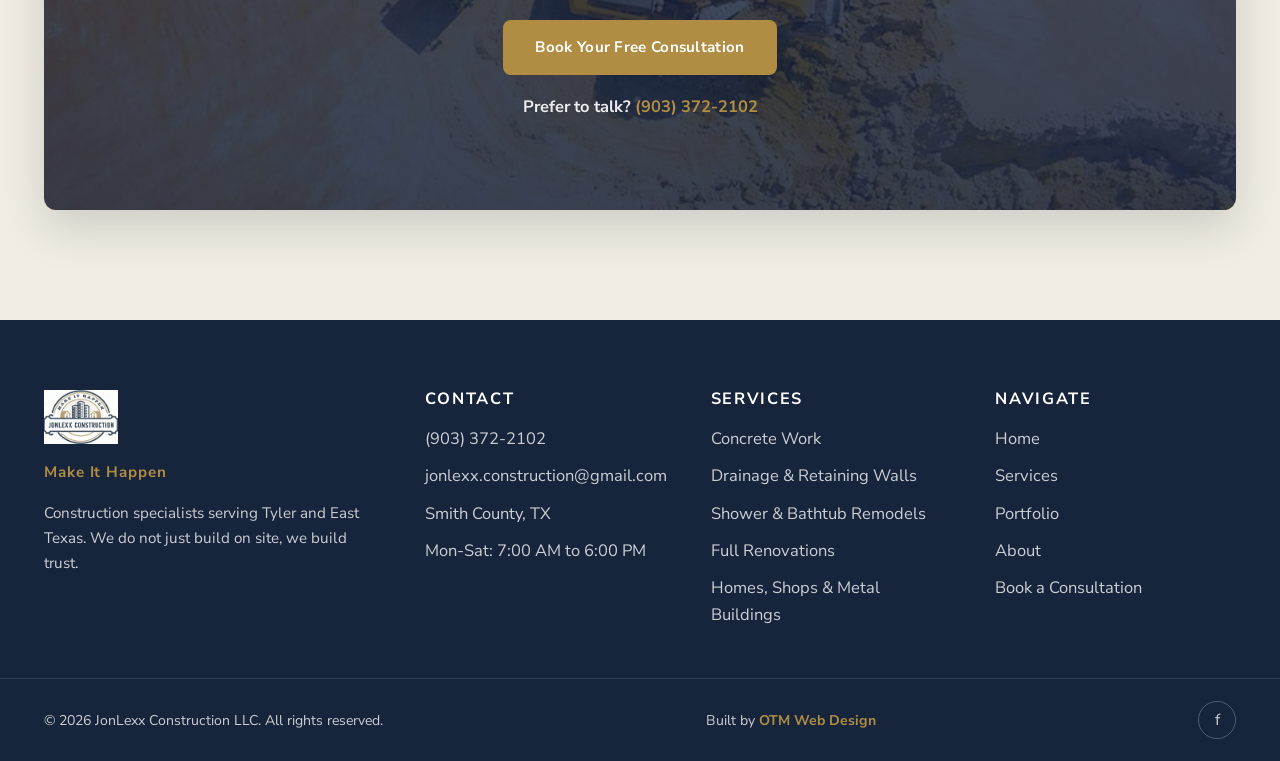
==== commit fdd139b6: "Auto-advancing carousels, featured-center gallery on home, one-review-at-a-time reviews, OTM footer " ====
--- a/index.html
+++ b/index.html
@@ -179,6 +179,35 @@
   <section class="section">
     <div class="container card">
       <div class="section-head centered">
+        <span class="eyebrow">Recent Work</span>
+        <h2>Projects we made happen</h2>
+        <p>A rotating look at recent JonLexx projects around East Texas. See more on the <a href="portfolio.html">portfolio page</a>.</p>
+      </div>
+      <div class="carousel" data-carousel="gallery">
+        <div class="carousel-viewport">
+          <div class="carousel-track">
+            <figure class="gallery-slide"><img src="assets/gallery-1.jpg" alt="JonLexx Construction project photo 1"></figure>
+            <figure class="gallery-slide"><img src="assets/gallery-2.jpg" alt="JonLexx Construction project photo 2"></figure>
+            <figure class="gallery-slide"><img src="assets/gallery-3.jpg" alt="JonLexx Construction project photo 3"></figure>
+            <figure class="gallery-slide"><img src="assets/gallery-4.jpg" alt="JonLexx Construction project photo 4"></figure>
+            <figure class="gallery-slide"><img src="assets/gallery-5.jpg" alt="JonLexx Construction project photo 5"></figure>
+            <figure class="gallery-slide"><img src="assets/gallery-6.jpg" alt="JonLexx Construction project photo 6"></figure>
+            <figure class="gallery-slide"><img src="assets/gallery-7.jpg" alt="JonLexx Construction project photo 7"></figure>
+            <figure class="gallery-slide"><img src="assets/gallery-8.jpg" alt="JonLexx Construction project photo 8"></figure>
+          </div>
+        </div>
+        <div class="carousel-controls">
+          <button class="carousel-btn" data-dir="prev" aria-label="Previous photos">&larr;</button>
+          <div class="carousel-dots"></div>
+          <button class="carousel-btn" data-dir="next" aria-label="Next photos">&rarr;</button>
+        </div>
+      </div>
+    </div>
+  </section>
+
+  <section class="section">
+    <div class="container card">
+      <div class="section-head centered">
         <span class="eyebrow">Reviews</span>
         <h2>What East Texas says about JonLexx</h2>
         <p>Real reviews from real clients on Facebook.</p>
@@ -312,6 +341,7 @@
     <div class="footer-bottom">
       <div class="footer-bottom-inner">
         <span>&copy; 2026 JonLexx Construction LLC. All rights reserved.</span>
+        <span>Built by <a class="otm-credit" href="https://otm-designs.com" target="_blank" rel="noopener">OTM Web Design</a></span>
         <div class="footer-social">
           <!-- Swap href for the real JonLexx Construction LLC Facebook page URL -->
           <a href="#" aria-label="JonLexx Construction on Facebook" target="_blank" rel="noopener">f</a>
--- a/styles.css
+++ b/styles.css
@@ -546,48 +546,58 @@
 
 .carousel-dot.active { background: var(--gold); transform: scale(1.25); }
 
-/* Review cards */
+/* Review cards: ONE review visible at a time, centered stage */
 .review-card {
-  flex: 0 0 calc((100% - 48px) / 3);
+  flex: 0 0 100%;
   background: var(--ivory);
   border: 1px solid var(--line);
   border-radius: 10px;
-  padding: 34px 30px;
+  padding: 48px 60px;
   box-shadow: var(--shadow-soft);
-  display: flex;
-  flex-direction: column;
-}
-
-.review-stars { color: var(--gold); font-size: 1rem; letter-spacing: 3px; margin-bottom: 14px; }
-
-.review-card p { font-size: 0.97rem; flex: 1; }
+  text-align: center;
+}
+
+.review-stars { color: var(--gold); font-size: 1.15rem; letter-spacing: 4px; margin-bottom: 18px; }
+
+.review-card p {
+  font-size: 1.08rem;
+  max-width: 760px;
+  margin: 0 auto;
+}
 
 .review-author {
-  margin-top: 18px;
+  margin-top: 22px;
   font-weight: 700;
   color: var(--ink);
-  font-size: 0.95rem;
-}
-
-.review-source { font-size: 0.8rem; color: var(--gold-deep); font-weight: 700; text-transform: uppercase; letter-spacing: 0.08em; }
-
-/* Gallery slides */
+  font-size: 1rem;
+}
+
+.review-source { font-size: 0.8rem; color: var(--gold-deep); font-weight: 700; text-transform: uppercase; letter-spacing: 0.08em; margin-top: 4px; }
+
+/* Gallery slides: featured-center layout. Active slide full size,
+   previous and next visible at the sides, scaled down and dimmed. */
 .gallery-slide {
-  flex: 0 0 calc((100% - 48px) / 3);
+  flex: 0 0 58%;
   border-radius: 10px;
   overflow: hidden;
   border: 1px solid var(--line);
   box-shadow: var(--shadow-soft);
+  transform: scale(0.84);
+  opacity: 0.55;
+  transition: transform 0.45s ease, opacity 0.45s ease;
+}
+
+.gallery-slide.is-active {
+  transform: scale(1);
+  opacity: 1;
+  box-shadow: var(--shadow-lift);
 }
 
 .gallery-slide img {
   width: 100%;
-  aspect-ratio: 16 / 11;
+  aspect-ratio: 16 / 10;
   object-fit: cover;
-  transition: transform 0.4s ease;
-}
-
-.gallery-slide:hover img { transform: scale(1.04); }
+}
 
 /* ---------- CTA strip ---------- */
 .cta-card {
@@ -806,6 +816,14 @@
 
 .footer-social a:hover { border-color: var(--gold); color: var(--gold); }
 
+/* OTM Web Design credit: contrasts the dark footer */
+.footer a.otm-credit {
+  color: var(--gold);
+  font-weight: 700;
+}
+
+.footer a.otm-credit:hover { color: #fff; text-decoration: underline; }
+
 /* ============================================================
    Responsive
    ============================================================ */
@@ -816,7 +834,7 @@
   .process-grid { grid-template-columns: repeat(2, 1fr); }
   .values-grid { grid-template-columns: repeat(2, 1fr); }
   .stats-card { grid-template-columns: repeat(2, 1fr); padding: 44px 36px; }
-  .review-card, .gallery-slide { flex: 0 0 calc((100% - 24px) / 2); }
+  .gallery-slide { flex: 0 0 66%; }
 }
 
 @media (max-width: 900px) {
@@ -863,7 +881,8 @@
   .process-grid { grid-template-columns: 1fr; }
   .values-grid { grid-template-columns: 1fr; }
   .stats-card { grid-template-columns: 1fr 1fr; gap: 24px; }
-  .review-card, .gallery-slide { flex: 0 0 100%; }
+  .gallery-slide { flex: 0 0 78%; }
+  .review-card { padding: 34px 24px; }
   .form-grid { grid-template-columns: 1fr; }
   .hero-actions .btn { width: 100%; text-align: center; }
   .intro-badge { right: 8px; }
